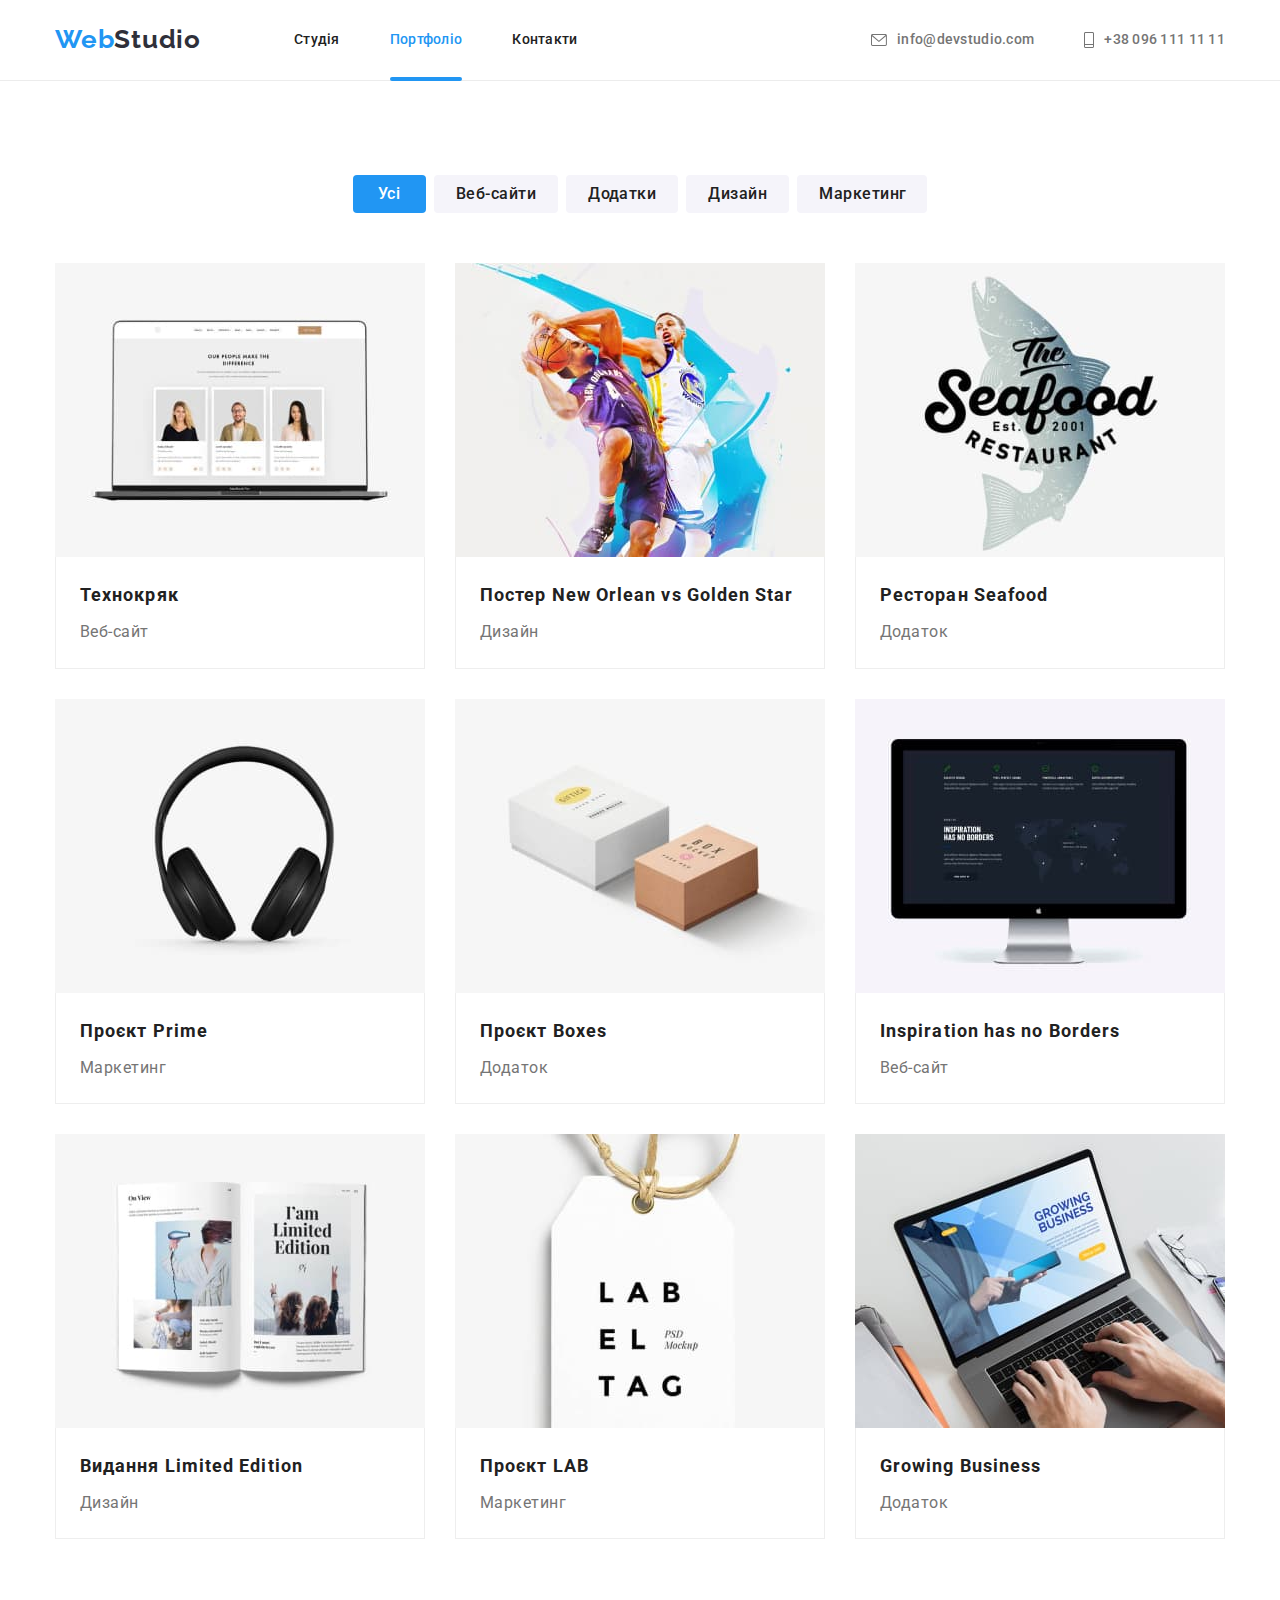
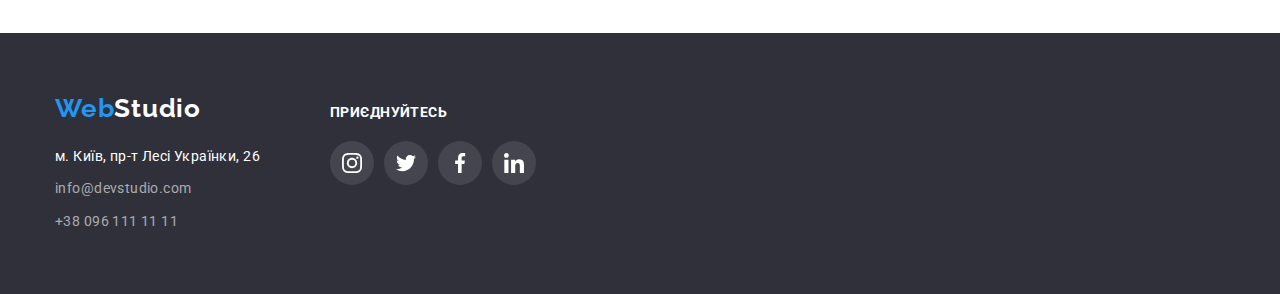
==== portfolio.html @ 39abcc2d "adds modal form" ====
<!DOCTYPE html>
<html lang="uk">
  <head>
    <meta charset="UTF-8" />
    <meta http-equiv="X-UA-Compatible" content="IE=edge" />
    <meta name="viewport" content="width=device-width, initial-scale=1.0" />
    <title>Portfolio</title>
    <link rel="preconnect" href="https://fonts.googleapis.com" />
    <link rel="preconnect" href="https://fonts.gstatic.com" crossorigin />
    <link
      href="https://fonts.googleapis.com/css2?family=Raleway:wght@700&family=Roboto:wght@400;500;700;900&display=swap"
      rel="stylesheet"
    />
    <link
      rel="stylesheet"
      href="https://cdnjs.cloudflare.com/ajax/libs/modern-normalize/1.1.0/modern-normalize.min.css"
    />

    <link rel="stylesheet" href="./css/styles.css" />
  </head>
  <body>
    <header class="header">
      <div class="container site-nav">
        <nav class="site-nav">
          <a href="index.html" class="logo-header" lang="en"
            >Web<span>Studio</span></a
          >
          <ul class="site-nav-list">
            <li class="item">
              <a href="./index.html" class="link">Студія</a>
            </li>
            <li class="item">
              <a href="./portfolio.html" class="link current-page ">Портфоліо</a>
            </li>
            <li class="item">
              <a href="#" class="link">Контакти</a>
            </li>
          </ul>
        </nav>
        <ul class="contacts-list">
          <li class="item">
            <a href="mailto:info@devstudio.com" class="contacts-link">
              <svg class="contacts-icon-envelope">
                <use
                  href="./images/icons.svg#icon-envelope"
                  width="16px"
                  height="12px"
                ></use>
              </svg>
              info@devstudio.com</a
            >
          </li>
          <li class="item">
            <a href="tel:+380961111111" class="contacts-link">
              <svg class="contacts-icon-phone">
                <use
                  href="./images/icons.svg#icon-phone"
                  width="10px"
                  height="16px"
                ></use>
              </svg>
              +38 096 111 11 11</a
            >
          </li>
        </ul>
      </div>
    </header>
    <main>
      <section class="portfolio-section section">
        <div class="container">
          <h1 class="visually-hidden">Портфоліо проєктів</h1>
          <ul class="buttons">
            <li class="item">
              <button type="button" class="portfolio-section-button current">
                Усі
              </button>
            </li>
            <li class="item">
              <button type="button" class="portfolio-section-button">
                Веб-сайти
              </button>
            </li>
            <li class="item">
              <button type="button" class="portfolio-section-button">
                Додатки
              </button>
            </li>
            <li class="item">
              <button type="button" class="portfolio-section-button">
                Дизайн
              </button>
            </li>
            <li class="item">
              <button type="button" class="portfolio-section-button">
                Маркетинг
              </button>
            </li>
          </ul>
          <ul class="portfolio-section-list">
            <li class="portfolio-section-box">
              <a href="#" class="portfolio-section-link">
                <div class="portfolio-thumb">
                  <img
                    src="./images/project-1.jpg"
                    alt=" Веб-сайт технокряк"
                    width="370"
                    height="294"
                  />
                  <div class="portfolio-overlay">
                    <p class="overlay-content">
                      Ресурс пропонує комплексні пропозиції з різним рівнем
                      функціоналу та сервісів. Все це дозволить відвідувачу
                      отримати вичерпні відомості про компанію чи приватну
                      особу.
                    </p>
                  </div>
                </div>
                <div class="portfolio-section-content">
                  <h2 class="portfolio-section-box-title">Технокряк</h2>
                  <p class="portfolio-section-box-text">Веб-сайт</p>
                </div>
              </a>
            </li>
            <li class="portfolio-section-box">
              <a href="#" class="portfolio-section-link">
                <div class="portfolio-thumb">
                  <img
                    class="portfolio-image"
                    src="./images/project-2.jpg"
                    alt="Постер New Orlean vs Golden Star"
                    width="370"
                    height="294"
                  />
                  <div class="portfolio-overlay">
                    <p class="overlay-content">
                      Ресурс пропонує комплексні пропозиції з різним рівнем
                      функціоналу та сервісів. Все це дозволить відвідувачу
                      отримати вичерпні відомості про компанію чи приватну
                      особу.
                    </p>
                  </div>
                </div>
                <div class="portfolio-section-content">
                  <h2 class="portfolio-section-box-title">
                    Постер <span lang="en">New Orlean vs Golden Star</span>
                  </h2>
                  <p class="portfolio-section-box-text">Дизайн</p>
                </div></a
              >
            </li>
            <li class="portfolio-section-box">
              <a href="#" class="portfolio-section-link">
                <div class="portfolio-thumb">
                  <img
                    class="portfolio-image"
                    src="./images/project-3.jpg"
                    alt="Додаток ресторан Seafood"
                    width="370"
                    height="294"
                  />
                  <div class="portfolio-overlay">
                    <p class="overlay-content">
                      Ресурс пропонує комплексні пропозиції з різним рівнем
                      функціоналу та сервісів. Все це дозволить відвідувачу
                      отримати вичерпні відомості про компанію чи приватну
                      особу.
                    </p>
                  </div>
                </div>
                <div class="portfolio-section-content">
                  <h2 class="portfolio-section-box-title">
                    Ресторан <span lang="en">Seafood</span>
                  </h2>
                  <p class="portfolio-section-box-text">Додаток</p>
                </div></a
              >
            </li>
            <li class="portfolio-section-box">
              <a href="#" class="portfolio-section-link">
                <div class="portfolio-thumb">
                  <img
                    class="portfolio-image"
                    src="./images/project-4.jpg"
                    alt="Великі чорні навушники"
                    width="370"
                    height="294"
                  />
                  <div class="portfolio-overlay">
                    <p class="overlay-content">
                      Ресурс пропонує комплексні пропозиції з різним рівнем
                      функціоналу та сервісів. Все це дозволить відвідувачу
                      отримати вичерпні відомості про компанію чи приватну
                      особу.
                    </p>
                  </div>
                </div>
                <div class="portfolio-section-content">
                  <h2 class="portfolio-section-box-title">
                    Проєкт <span lang="en">Prime</span>
                  </h2>
                  <p class="portfolio-section-box-text">Маркетинг</p>
                </div></a
              >
            </li>
            <li class="portfolio-section-box">
              <a href="#" class="portfolio-section-link">
                <div class="portfolio-thumb">
                  <img
                    class="portfolio-image"
                    src="./images/project-5.jpg"
                    alt="Дві коробки"
                    width="370"
                    height="294"
                  />
                  <div class="portfolio-overlay">
                    <p class="overlay-content">
                      Ресурс пропонує комплексні пропозиції з різним рівнем
                      функціоналу та сервісів. Все це дозволить відвідувачу
                      отримати вичерпні відомості про компанію чи приватну
                      особу.
                    </p>
                  </div>
                </div>
                <div class="portfolio-section-content">
                  <h2 class="portfolio-section-box-title">
                    Проєкт <span lang="en">Boxes</span>
                  </h2>
                  <p class="portfolio-section-box-text">Додаток</p>
                </div></a
              >
            </li>
            <li class="portfolio-section-box">
              <a href="#" class="portfolio-section-link">
                <div class="portfolio-thumb">
                  <img
                    class="portfolio-image"
                    src="./images/project-6.jpg"
                    alt="Веб-сайт "
                    width="370"
                    height="294"
                  />
                  <div class="portfolio-overlay">
                    <p class="overlay-content">
                      Ресурс пропонує комплексні пропозиції з різним рівнем
                      функціоналу та сервісів. Все це дозволить відвідувачу
                      отримати вичерпні відомості про компанію чи приватну
                      особу.
                    </p>
                  </div>
                </div>
                <div class="portfolio-section-content">
                  <h2 class="portfolio-section-box-title">
                    <span lang="en"> Inspiration has no Borders</span>
                  </h2>
                  <p class="portfolio-section-box-text">Веб-сайт</p>
                </div>
              </a>
            </li>
            <li class="portfolio-section-box">
              <a href="#" class="portfolio-section-link">
                <div class="portfolio-thumb">
                  <img
                    class="portfolio-image"
                    src="./images/project-7.jpg"
                    alt="Дизайн видання"
                    width="370"
                    height="294"
                  />
                  <div class="portfolio-overlay">
                    <p class="overlay-content">
                      Ресурс пропонує комплексні пропозиції з різним рівнем
                      функціоналу та сервісів. Все це дозволить відвідувачу
                      отримати вичерпні відомості про компанію чи приватну
                      особу.
                    </p>
                  </div>
                </div>
                <div class="portfolio-section-content">
                  <h2 class="portfolio-section-box-title">
                    Видання <span lang="en">Limited Edition</span>
                  </h2>
                  <p class="portfolio-section-box-text">Дизайн</p>
                </div>
              </a>
            </li>
            <li class="portfolio-section-box">
              <a href="#" class="portfolio-section-link">
                <div class="portfolio-thumb">
                  <img
                    class="portfolio-image"
                    src="./images/project-8.jpg"
                    alt="Дизайн проєкт LAB"
                    width="370"
                    height="294"
                  />
                  <div class="portfolio-overlay">
                    <p class="overlay-content">
                      Ресурс пропонує комплексні пропозиції з різним рівнем
                      функціоналу та сервісів. Все це дозволить відвідувачу
                      отримати вичерпні відомості про компанію чи приватну
                      особу.
                    </p>
                  </div>
                </div>
                <div class="portfolio-section-content">
                  <h2 class="portfolio-section-box-title">
                    Проєкт <span lang="en">LAB</span>
                  </h2>
                  <p class="portfolio-section-box-text">Маркетинг</p>
                </div></a
              >
            </li>
            <li class="portfolio-section-box">
              <a href="#" class="portfolio-section-link">
                <div class="portfolio-thumb">
                  <img
                    class="portfolio-image"
                    src="./images/project-9.jpg"
                    alt="Додаток Growing Business"
                    width="370"
                    height="294"
                  />
                  <div class="portfolio-overlay">
                    <p class="overlay-content">
                      Ресурс пропонує комплексні пропозиції з різним рівнем
                      функціоналу та сервісів. Все це дозволить відвідувачу
                      отримати вичерпні відомості про компанію чи приватну
                      особу.
                    </p>
                  </div>
                </div>
                <div class="portfolio-section-content">
                  <h2 class="portfolio-section-box-title">
                    <span lang="en">Growing Business</span>
                  </h2>
                  <p class="portfolio-section-box-text">Додаток</p>
                </div></a
              >
            </li>
          </ul>
        </div>
      </section>
    </main>
    <footer class="footer">
      <div class="container secondary">
        <div class="container-footer">
          <a href="index.html" class="logo-footer" lang="en"
            >Web<span>Studio</span></a
          >
          <address>
            <ul class="footer-address-list">
              <li class="item">
                <a
                  class="address-link"
                  href="https://goo.gl/maps/CPtrU1FHBa2aNyZL9"
                  target="_blank"
                  rel="noopener noreferrer nofollow"
                  >м. Київ, пр-т Лесі Українки, 26</a
                >
              </li>
              <li class="item">
                <a href="mailto:info@devstudio.com" class="footer-contacts-link"
                  >info@devstudio.com</a
                >
              </li>
              <li class="item">
                <a href="tel:+380961111111" class="footer-contacts-link"
                  >+38 096 111 11 11</a
                >
              </li>
            </ul>
          </address>
        </div>
        <div class="container-social-links">
          <p class="footer-social-subtittle">Приєднуйтесь</p>
          <ul class="footer-social-list">
            <li class="footer-social-item">
              <a href="" class="footer-social-link">
                <svg width="20px" height="20px">
                  <use href="./images/icons.svg#icon-instagram"></use>
                </svg>
              </a>
            </li>
            <li class="footer-social-item">
              <a href="" class="footer-social-link">
                <svg width="20px" height="20px">
                  <use href="./images/icons.svg#icon-twitter"></use>
                </svg>
              </a>
            </li>
            <li class="footer-social-item">
              <a href="" class="footer-social-link">
                <svg width="20px" height="20px">
                  <use href="./images/icons.svg#icon-facebook"></use>
                </svg>
              </a>
            </li>
            <li class="footer-social-item">
              <a href="" class="footer-social-link">
                <svg width="20px" height="20px">
                  <use href="./images/icons.svg#icon-linkedin"></use>
                </svg>
              </a>
            </li>
          </ul>
        </div>
      </div>
    </footer>
  </body>
</html>
---- css/styles.css ----
/* Колір основного тексту #212121 */
/* Другорядний колір тексту #757575 */
/* Акценти #FFFFFF  #2196F3 */
/* Колір фону #FFFFFF */
/* Другорядний колір фону #F5F4FA */
/* Колір футера та героя #2F303A */
/* Колір лого #000000 */
:root {
  --title-text-color: #212121;
  --other-title-text-color: #ffffff;
  --primary-text-color: #757575;
  --accent-color: #2196f3;
  --hero-background-color: #2f303a;
  --primary-background-color: #ffffff;
  --secondary-background-color: #f5f4fa;
  --footer-background-color: #2f303a;
  --team-background-color: #f5f4fa;
  --modal-shadow: 0px 1px 3px rgba(0, 0, 0, 0.12),
    0px 1px 1px rgba(0, 0, 0, 0.14), 0px 2px 1px rgba(0, 0, 0, 0.2);
  --timing-function: cubic-bezier(0.4, 0, 0.2, 1);
  --modal-input-border: rgba(33, 33, 33, 0.2);
  --submit-button-background-hover: #188ce8;
}
body {
  background-color: var(--primary-background-color);
  color: var(--primary-text-color);
  font-family: "Roboto", sans-serif;
}
h1,
h2,
h3,
h4,
h5,
h6,
ul,
p {
  margin: 0;
  padding: 0;
}
img {
  max-width: 100%;
  height: auto;
  display: block;
}

.visually-hidden {
  position: fixed;
  white-space: nowrap;
  width: 1px;
  height: 1px;
  overflow: hidden;
  border: 0;
  padding: 0;
  clip: rect(0 0 0 0);
  clip-path: inset(50%);
  margin: -1px;
}

.container {
  width: 100%;
  max-width: 1200px;
  margin: 0 auto;
  padding: 0 15px;
}
.section {
  padding: 94px 0;
}

.header {
  border-bottom: 1px solid #ececec;
}

.logo-header {
  display: block;
  padding-top: 24px;
  padding-bottom: 25px;
  margin-right: 93px;
  color: var(--accent-color);
  font-family: "Raleway", sans-serif;
  font-weight: 700;
  font-size: 26px;
  line-height: 1.2;
  letter-spacing: 0.03em;
  text-decoration-line: none;
}
.logo-header > span {
  color: #2f303a;
}

.logo-header:hover,
.logo-header:focus,
.logo-header:active {
  color: var(--accent-color);
}

.footer-address-list,
.buttons,
.portfolio-section-list {
  list-style: none;
}

.footer-address-list .item.item:not(:last-child) {
  margin-bottom: 9px;
}

.site-nav {
  display: flex;
  align-items: center;
}

.site-nav-list .link {
  display: block;
  padding-top: 32px;
  padding-bottom: 32px;

  color: var(--title-text-color);
  font-weight: 500;
  font-size: 14px;
  line-height: 1.1;
  letter-spacing: 0.02em;
  text-decoration: none;
  transition: color 250ms var(--timing-function);
}
.link:hover,
.link:focus {
  color: var(--accent-color);
}

.link.current-page {
  color: var(--accent-color);
}

.current-page {
  position: relative;
  color: var(--accent-color);
}

.current-page::after {
  content: "";
  display: block;
  position: absolute;
  width: 100%;
  height: 4px;
  left: 0;
  bottom: -1px;
  background-color: var(--accent-color);
  border-radius: 2px;
}

.site-nav-list {
  display: flex;
  list-style: none;
}

.site-nav-list .item:not(:last-child) {
  margin-right: 50px;
}

.contacts-list {
  display: flex;
  list-style: none;
  margin-left: auto;
}
.contacts-list .item:not(:last-child) {
  margin-right: 50px;
}

.contacts-list .contacts-link {
  padding-top: 32px;
  padding-bottom: 32px;
}

.contacts-link {
  display: flex;
  align-items: center;
}

.contacts-icon-envelope {
  width: 16px;
  height: 12px;
  margin-right: 10px;
  margin-left: auto;
  fill: currentColor;
}

.contacts-icon-phone {
  width: 10px;
  height: 16px;
  margin-right: 10px;
  margin-left: auto;
  fill: currentColor;
}

/* Contacts */

.contacts-link {
  color: var(--primary-text-color);
  font-weight: 500;
  font-size: 14px;
  line-height: 1.1;
  letter-spacing: 0.02em;
  text-decoration: none;
  transition: color 250ms var(--timing-function);
}
.contacts-link:hover,
.contacts-link:focus {
  color: var(--accent-color);
}

.hero-section {
  max-width: 1600px;
  height: 600px;
  margin-left: auto;
  margin-right: auto;
  background-color: var(--hero-background-color);
  background-image: linear-gradient(
      rgba(47, 48, 58, 0.4),
      rgba(47, 48, 58, 0.4)
    ),
    url(../images/hero.jpg);
  background-repeat: no-repeat;
  background-size: cover;
  background-position: center;
  text-align: center;
  padding: 200px 0;
}

.hero-section-title {
  color: var(--other-title-text-color);
  font-weight: 900;
  font-size: 44px;
  line-height: 1.4;
  letter-spacing: 0.06em;
  text-transform: uppercase;
  max-width: 696px;
  margin-top: 0;
  margin-bottom: 40px;
  margin-left: auto;
  margin-right: auto;
}

.hero-button {
  background-color: var(--accent-color);
  color: var(--other-title-text-color);
  font-weight: 700;
  font-size: 16px;
  font-family: inherit;
  line-height: 1.9;
  letter-spacing: 0.06em;
  cursor: pointer;
  min-width: 216px;
  margin: 0 auto;
  padding: 10px 32px;
  box-shadow: 0px 4px 4px rgba(0, 0, 0, 0.15);
  border: transparent;
  border-radius: 4px;
  transition: box-shadow 250ms var(--timing-function),
    background-color 250ms var(--timing-function);
}
.hero-button:hover,
.hero-button:focus {
  color: var(--other-title-text-color);
  background-color: var(--submit-button-background-hover);
}

.features-section {
  padding-top: 94px;
  padding-bottom: 0;
}

.features-list {
  list-style: none;
  display: flex;
}
.features-list .item:not(:last-child) {
  margin-right: 30px;
}

.features-icon {
  display: flex;
  align-items: center;
  justify-content: center;
  background-color: var(--secondary-background-color);
  width: 270px;
  height: 120px;
  margin-bottom: 30px;
  border: transparent;
  border-radius: 4px;
}

.features-icon:hover {
  fill: currentColor;
}

.work-list {
  list-style: none;
  display: flex;
}

.work-list .item:not(:last-child) {
  margin-right: 30px;
}

.features-title {
  color: var(--title-text-color);
  font-weight: 700;
  font-size: 14px;
  text-transform: uppercase;
  line-height: 1.1;
  letter-spacing: 0.03em;
  margin-bottom: 10px;
}

.features-text {
  color: var(--primary-text-color);
  font-weight: 400;
  font-size: 14px;
  line-height: 1.7;
  letter-spacing: 0.03em;
}

.work-section {
  padding: 94px 0;
}

.work-section-title {
  text-align: center;
  margin-bottom: 50px;

  color: var(--title-text-color);
  font-weight: 700;
  font-size: 36px;
  line-height: 1.2;
  letter-spacing: 0.03em;
}

.work-section-subtitle {
  position: absolute;
  bottom: 0;
  font-weight: 700;
  font-size: 14px;
  line-height: 1.14;
  text-align: center;
  letter-spacing: 0.03em;
  text-transform: uppercase;
  color: var(--other-title-text-color);
  margin: 0;
  width: 370px;
  height: 70px;
  display: flex;
  align-items: center;
  justify-content: center;
  background-color: rgba(47, 48, 58, 0.8);
}

.work-thumb {
  position: relative;
  display: flex;
  justify-content: center;
}

.team-section {
  background-color: var(--team-background-color);
}

.team-section-title {
  text-align: center;
  margin-bottom: 50px;

  color: var(--title-text-color);
  font-weight: 700;
  font-size: 36px;
  line-height: 1.2;
  letter-spacing: 0.03em;
}

.team-section-list {
  list-style: none;
  display: flex;
}

.team-section-list .team-section-box:not(:last-child) {
  margin-right: 30px;
}

.bottom-text {
  text-align: center;
  padding-top: 30px;
  padding-bottom: 30px;
}

.team-section-box {
  background-color: var(--primary-background-color);
  max-width: 270px;
  box-shadow: var(--portfolio-hover-shadow);
  border: transparent;
  border-radius: 0px 0px 4px 4px;
}

.team-section-box-title {
  color: var(--title-text-color);
  font-weight: 500;
  font-size: 16px;
  line-height: 1.2;
  letter-spacing: 0.03em;
  margin-bottom: 10px;
}

.team-section-box-text {
  color: var(--primary-text-color);
  font-weight: 400;
  font-size: 16px;
  line-height: 1.2;
  letter-spacing: 0.03em;
  margin-bottom: 10px;
}

.team-section-list-icons {
  display: flex;
  justify-content: center;
  gap: 10px;
}

.team-item-icons {
  display: flex;
  align-items: center;
  justify-content: center;
  width: 44px;
  height: 44px;
  list-style: none;
}

.team-social-links {
  width: 44px;
  height: 44px;
  fill: #afb1b8;
  display: flex;
  align-items: center;
  justify-content: center;
  background-color: var(--primary-background-color);
  color: var(--accent-color);
  border-radius: 50%;
  transition: fill 250ms var(--timing-function),
    background-color 250ms var(--timing-function);
}

.team-social-links:hover,
.team-social-links:focus {
  background-color: var(--accent-color);
  fill: var(--primary-background-color);
}

.clients-section {
  padding-top: 94px;
  padding-bottom: 94px;
}

.clients-tittle {
  text-align: center;
  margin-bottom: 50px;

  color: var(--title-text-color);
  font-weight: 700;
  font-size: 36px;
  line-height: 1.2;
  letter-spacing: 0.03em;
}

.clients-list {
  display: flex;
  gap: 30px;
}

.clients-item {
  list-style: none;
  width: 170px;
  height: 92px;
}

.clients-link {
  width: 100%;
  height: 100%;
  display: flex;
  align-items: center;
  justify-content: center;
  border: 1px solid #afb1b8;
  border-radius: 4px;
  color: #afb1b8;
  transition: color 250ms var(--timing-function),
    border 250ms var(--timing-function);
}

.clients-link:hover,
.clients-link:focus {
  border-color: var(--accent-color);
  color: var(--accent-color);
}

.clients-logo {
  fill: currentColor;
}

.footer {
  padding: 60px 0;
  background-color: var(--footer-background-color);
}

.logo-footer {
  display: inline-block;
  color: var(--accent-color);
  font-family: "Raleway", sans-serif;
  font-weight: 700;
  font-size: 26px;
  line-height: 1.2;
  letter-spacing: 0.03em;
  text-decoration-line: none;
  margin-bottom: 20px;
}
.logo-footer > span {
  color: #ffffff;
}
.logo-footer:hover,
:focus {
  color: var(--accent-color);
}

.address-link {
  display: inline-block;
  color: #ffffff;
  font-style: normal;
  font-weight: 400;
  font-size: 14px;
  line-height: 1.7;
  letter-spacing: 0.03em;
  text-decoration: none;
  transition: color 250ms var(--timing-function);
}

.address-link:hover,
.address-link:focus {
  color: var(--accent-color);
}
.footer-contacts-link {
  display: block;
  color: rgba(255, 255, 255, 0.6);
  font-style: normal;
  font-weight: 400;
  font-size: 14px;
  line-height: 1.7;
  letter-spacing: 0.03em;
  text-decoration: none;
  transition: color 250ms var(--timing-function);
}

.container.secondary {
  display: flex;
  align-items: baseline;
}

.container-social-links {
  margin-left: 70px;
}

.footer-social-subtittle {
  color: var(--other-title-text-color);
  font-weight: 700;
  font-size: 14px;
  text-transform: uppercase;
  line-height: 1.1;
  letter-spacing: 0.03em;
  margin-bottom: 20px;
}
.footer-social-list {
  display: flex;
  justify-content: center;
  gap: 10px;
}

.footer-social-item {
  display: flex;
  align-items: center;
  justify-content: center;
  width: 44px;
  height: 44px;
  list-style: none;
}

.footer-social-link {
  width: 44px;
  height: 44px;
  fill: var(--primary-background-color);
  display: flex;
  align-items: center;
  justify-content: center;
  background-color: rgba(255, 255, 255, 0.1);
  border-radius: 50%;
  color: var(--accent-color);
  transition: background-color 250ms var(--timing-function);
}

.footer-social-link:hover,
.footer-social-link:focus {
  background-color: currentColor;
}

.buttons {
  display: flex;
  margin-bottom: 50px;
  justify-content: center;
}

.buttons .item.item:not(:last-child) {
  margin-right: 8px;
}

.footer-contacts-link:hover,
.footer-contacts-link:focus {
  color: var(--accent-color);
}

.footer-contacts .item.item:not(:last-child) {
  margin-bottom: 9px;
}

.portfolio-section-button {
  background-color: #f5f4fa;
  color: var(--title-text-color);
  font-family: inherit;
  font-weight: 500;
  font-size: 16px;
  line-height: 1.6;
  letter-spacing: 0.03em;
  cursor: pointer;

  padding: 6px 22px;
  border-radius: 4px;
  border: transparent;
  min-width: 73px;
  max-width: 130px;
  height: 38px;
  transition: box-shadow 250ms var(--timing-function),
    background-color 250ms var(--timing-function),
    color 250ms var(--timing-function);
}

.portfolio-section-button.current {
  background-color: var(--accent-color);
  color: var(--other-title-text-color);
}

.portfolio-section-button:hover,
.portfolio-section-button:focus {
  background-color: var(--accent-color);
  color: var(--other-title-text-color);
  box-shadow: 0px 3px 1px rgba(0, 0, 0, 0.1), 0px 1px 2px rgba(0, 0, 0, 0.08),
    0px 2px 2px rgba(0, 0, 0, 0.12);
}

.portfolio-section-box {
  display: block;
  background-color: var(--primary-background-color);
  width: 370px;
  cursor: pointer;
}

.portfolio-thumb {
  position: relative;
  width: 370px;
  height: 294px;
  overflow: hidden;
}

.portfolio-overlay {
  position: absolute;
  top: 0;
  left: 0;
  width: 100%;
  height: 100%;
  background-color: rgba(33, 150, 243, 0.9);
  transform: translateY(100%);
  transition: transform 250ms var(--timing-function);
}

.overlay-content {
  padding: 63px 24px;
  align-content: center;
  font-size: 18px;
  line-height: 1.56;
  color: var(--other-title-text-color);
}

.portfolio-section-link {
  text-decoration: none;
  display: block;
  transition: box-shadow 250ms var(--timing-function);
}

.portfolio-section-link:hover,
.portfolio-section-link:focus {
  color: var(--accent-color);
  box-shadow: 0px 1px 1px rgba(0, 0, 0, 0.12), 0px 4px 4px rgba(0, 0, 0, 0.06),
    1px 4px 6px rgba(0, 0, 0, 0.16);
}

.portfolio-section-link:hover .portfolio-overlay,
.portfolio-section-link:focus .portfolio-overlay {
  transform: translateY(0);
}

.portfolio-section-list {
  display: flex;
  flex-wrap: wrap;
  gap: 30px;
  text-decoration: none;
}

.portfolio-section-box-title {
  color: var(--title-text-color);
  font-weight: 700;
  font-size: 18px;
  line-height: 2;
  letter-spacing: 0.06em;
  margin-bottom: 4px;
}

.portfolio-section-box-text {
  color: var(--primary-text-color);
  font-weight: 400;
  font-size: 16px;
  line-height: 1.9;
  letter-spacing: 0.03em;
}

.portfolio-section-content {
  border-left: 1px solid #eeeeee;
  border-right: 1px solid #eeeeee;
  border-bottom: 1px solid #eeeeee;
  padding-left: 24px;
  padding-right: 24px;
  padding-top: 20px;
  padding-bottom: 20px;
}

.backdrop {
  background-color: rgba(0, 0, 0, 0.2);
  position: fixed;
  top: 0;
  left: 0;
  width: 100%;
  height: 100%;
  transition: opacity 250ms var(--timing-function),
    visibility 250ms var(--timing-function);
  opacity: 1;
}

.backdrop.is-hidden {
  opacity: 0;
  visibility: hidden;
  pointer-events: none;
}

.modal {
  position: absolute;
  top: 50%;
  left: 50%;
  transform: scale(1) translate(-50%, -50%);
  min-width: 528px;
  min-height: 581px;
  background-color: var(--primary-background-color);
  border-radius: 4px;
  box-shadow: var(--modal-shadow);
  transition: transform 250ms var(--timing-function);
  padding: 40px;
}

.backdrop.is-hidden .modal {
  transform: scale(0.9) translate(-50%, -50%);
}

.close-modal-button {
  position: absolute;
  top: 8px;
  right: 8px;
  border: 1px solid rgba(0, 0, 0, 0.1);
  border-radius: 50%;
  width: 30px;
  height: 30px;
  fill: #000000;
  display: flex;
  align-items: center;
  justify-content: center;
  background-color: var(--primary-background-color);
  transition: fill 250ms var(--timing-function);
  cursor: pointer;
}

.close-modal-button:hover,
.close-modal-button:focus {
  fill: var(--accent-color);
}

.modal-subtitle {
  margin-bottom: 12px;
  font-weight: 700;
  font-size: 20px;
  line-height: 1.15;
  text-align: center;
  letter-spacing: 0.03em;
  color: var(--title-text-color);
}

/* .contacts-form {
} */
.form-label {
  margin-bottom: 4px;
  display: block;
  font-weight: 400;
  font-size: 12px;
  line-height: 1.16;
  letter-spacing: 0.01em;
  color: var(--primary-text-color);
}
.form-control {
  position: relative;
  margin-bottom: 10px;
}
.form-input {
  width: 100%;
  padding-left: 42px;
  padding-top: 14px;
  padding-bottom: 14px;
  padding-right: 15px;
  border: 1px solid;
  border-radius: 4px var(--modal-input-border);
}
.form-input:focus {
  border-color: var(--accent-color);
}
.form-input:focus + .form-icon {
  fill: var(--accent-color);
}

.form-icon {
  position: absolute;
  left: 0;
  top: 50%;
  left: 15px;
  transform: translateY(-50%);
}
.form-textarea {
  width: 100%;
  border: 1px solid;
  border-radius: 4px var(--modal-input-border);
  padding: 12px 16px;
  height: 120px;
  margin-bottom: 20px;
}

.chekbox-input {
  appearance: none;
  position: absolute;
}

.chekbox-label {
  display: inline-block;
  margin-left: 7px;
  font-weight: 400;
  font-size: 14px;
  line-height: 1.71;
  letter-spacing: 0.03em;
  color: var(--primary-text-color);
}

.checkbox-container {
  position: relative;
  display: flex;
  align-items: center;
  justify-content: center;
  margin-bottom: 30px;
}

.checkbox-icon {
  left: 8px;
  background-color: #fff;
  fill: #ffffff;
  width: 16px;
  height: 15px;
  border: 2px solid #212121;
  border-radius: 2px;
  transition: border-color 250ms var(--timing-function),
    background-color 250ms var(--timing-function);
}

.checkbox-input:checked + .checkbox-icon {
  border: var(--accent-color);
  background-color: var(--accent-color);
}

.chekbox-link {
  font-weight: 400;
  font-size: 14px;
  line-height: 1.71;
  letter-spacing: 0.03em;
  color: var(--accent-color);
}

.submit-button {
  background-color: var(--accent-color);
  color: var(--other-title-text-color);
  font-weight: 700;
  font-size: 16px;
  font-family: inherit;
  line-height: 1.9;
  letter-spacing: 0.06em;
  cursor: pointer;
  min-width: 200px;
  height: 50px;
  margin-left: auto;
  margin-right: auto;
  padding: 10px 52px;
  box-shadow: 0px 4px 4px rgba(0, 0, 0, 0.15);
  border: transparent;
  border-radius: 4px;
  transition: box-shadow 250ms var(--timing-function),
    background-color 250ms var(--timing-function);
  display: flex;
  align-items: center;
  justify-content: center;
}

.submit-button:hover,
.submit-button:focus {
  color: var(--other-title-text-color);
  background-color: var(--submit-button-background-hover);
}
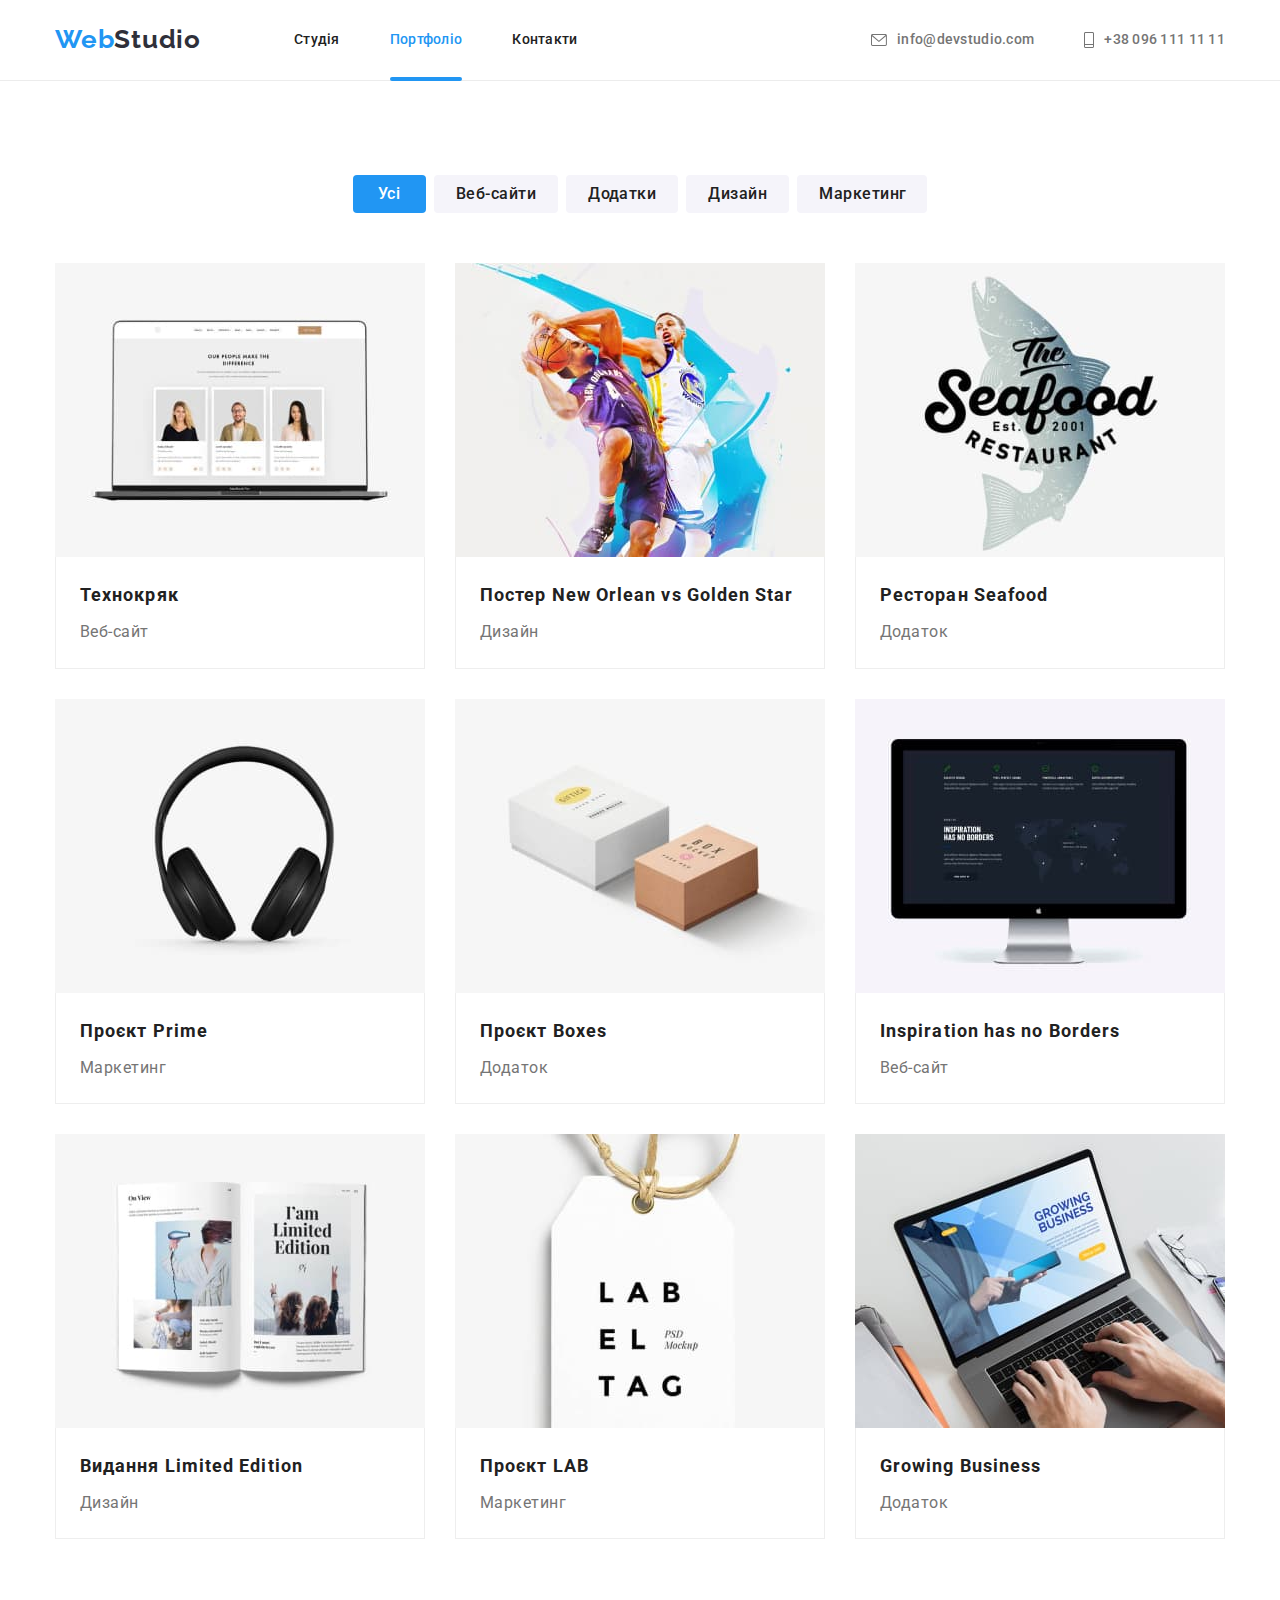
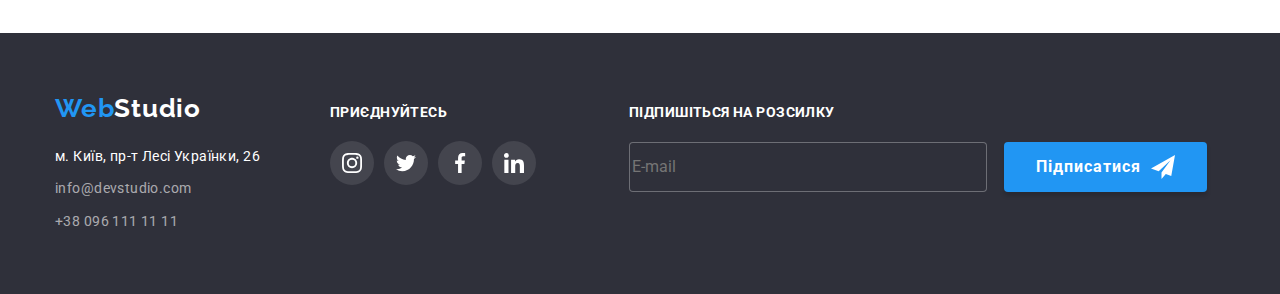
==== commit f0e44cb1: "adds forms and inputs" ====
--- a/portfolio.html
+++ b/portfolio.html
@@ -30,7 +30,7 @@
               <a href="./index.html" class="link">Студія</a>
             </li>
             <li class="item">
-              <a href="./portfolio.html" class="link current-page ">Портфоліо</a>
+              <a href="./portfolio.html" class="link current-page">Портфоліо</a>
             </li>
             <li class="item">
               <a href="#" class="link">Контакти</a>
@@ -404,6 +404,28 @@
             </li>
           </ul>
         </div>
+        <div class="container-join-us">
+          <form>
+            <label class="join-us-subtitle" for="join"
+              >Підпишіться на розсилку</label
+            >
+            <div class="input-button-container">
+              <input
+                class="join-us-input"
+                id="join"
+                type="text"
+                name="join-us"
+                placeholder="E-mail"
+              />
+              <button class="subscribe-button" type="submit">
+                Підписатися
+                <svg class="send-icon" width="24px" height="24px">
+                  <use href="./images/icons.svg#icon-send"></use>
+                </svg>
+              </button>
+            </div>
+          </form>
+        </div>
       </div>
     </footer>
   </body>
--- a/css/styles.css
+++ b/css/styles.css
@@ -20,6 +20,8 @@
   --timing-function: cubic-bezier(0.4, 0, 0.2, 1);
   --modal-input-border: rgba(33, 33, 33, 0.2);
   --submit-button-background-hover: #188ce8;
+  --icon-check-fill: #ffffff;
+  --join-us-input-bg-color: #2f303a;
 }
 body {
   background-color: var(--primary-background-color);
@@ -622,6 +624,68 @@
   margin-bottom: 9px;
 }
 
+.subscribe-button {
+  background-color: var(--accent-color);
+  color: var(--other-title-text-color);
+  font-weight: 700;
+  font-size: 16px;
+  font-family: inherit;
+  line-height: 1.9;
+  letter-spacing: 0.06em;
+  cursor: pointer;
+  min-width: 200px;
+  height: 50px;
+  margin: 0 auto;
+  margin-right: 0;
+  padding: 10px 32px;
+  box-shadow: 0px 4px 4px rgba(0, 0, 0, 0.15);
+  border: transparent;
+  border-radius: 4px;
+  display: flex;
+  align-items: center;
+  justify-content: center;
+  transition: box-shadow 250ms var(--timing-function),
+    background-color 250ms var(--timing-function);
+}
+.subscribe-button:hover,
+.subscribe-button:focus {
+  background-color: var(--submit-button-background-hover);
+}
+
+.container-join-us {
+  margin-left: 93px;
+  width: 578px;
+  height: 86px;
+}
+
+.input-button-container {
+  display: flex;
+  align-items: center;
+  justify-content: center;
+  margin-top: 20px;
+}
+
+.join-us-subtitle {
+  font-weight: 700;
+  font-size: 14px;
+  line-height: 1.14;
+  letter-spacing: 0.03em;
+  text-transform: uppercase;
+  color: var(--other-title-text-color);
+}
+.join-us-input {
+  width: 358px;
+  height: 50px;
+  border: 1px solid rgba(255, 255, 255, 0.3);
+  border-radius: 4px;
+  background-color: var(--join-us-input-bg-color);
+}
+
+.send-icon {
+  fill: #fff;
+  margin-left: 10px;
+}
+
 .portfolio-section-button {
   background-color: #f5f4fa;
   color: var(--title-text-color);
@@ -809,8 +873,6 @@
   color: var(--title-text-color);
 }
 
-/* .contacts-form {
-} */
 .form-label {
   margin-bottom: 4px;
   display: block;
@@ -861,7 +923,7 @@
   position: absolute;
 }
 
-.chekbox-label {
+.checkbox-label {
   display: inline-block;
   margin-left: 7px;
   font-weight: 400;
@@ -878,11 +940,10 @@
   justify-content: center;
   margin-bottom: 30px;
 }
-
-.checkbox-icon {
-  left: 8px;
+.checkbox-box {
+  display: flex;
+  align-items: center;
   background-color: #fff;
-  fill: #ffffff;
   width: 16px;
   height: 15px;
   border: 2px solid #212121;
@@ -890,13 +951,14 @@
   transition: border-color 250ms var(--timing-function),
     background-color 250ms var(--timing-function);
 }
-
-.checkbox-input:checked + .checkbox-icon {
-  border: var(--accent-color);
+.checkbox-icon {
+  fill: var(--icon-check-fill);
+}
+.checkbox-input:checked + .checkbox-box {
   background-color: var(--accent-color);
 }
 
-.chekbox-link {
+.checkbox-link {
   font-weight: 400;
   font-size: 14px;
   line-height: 1.71;
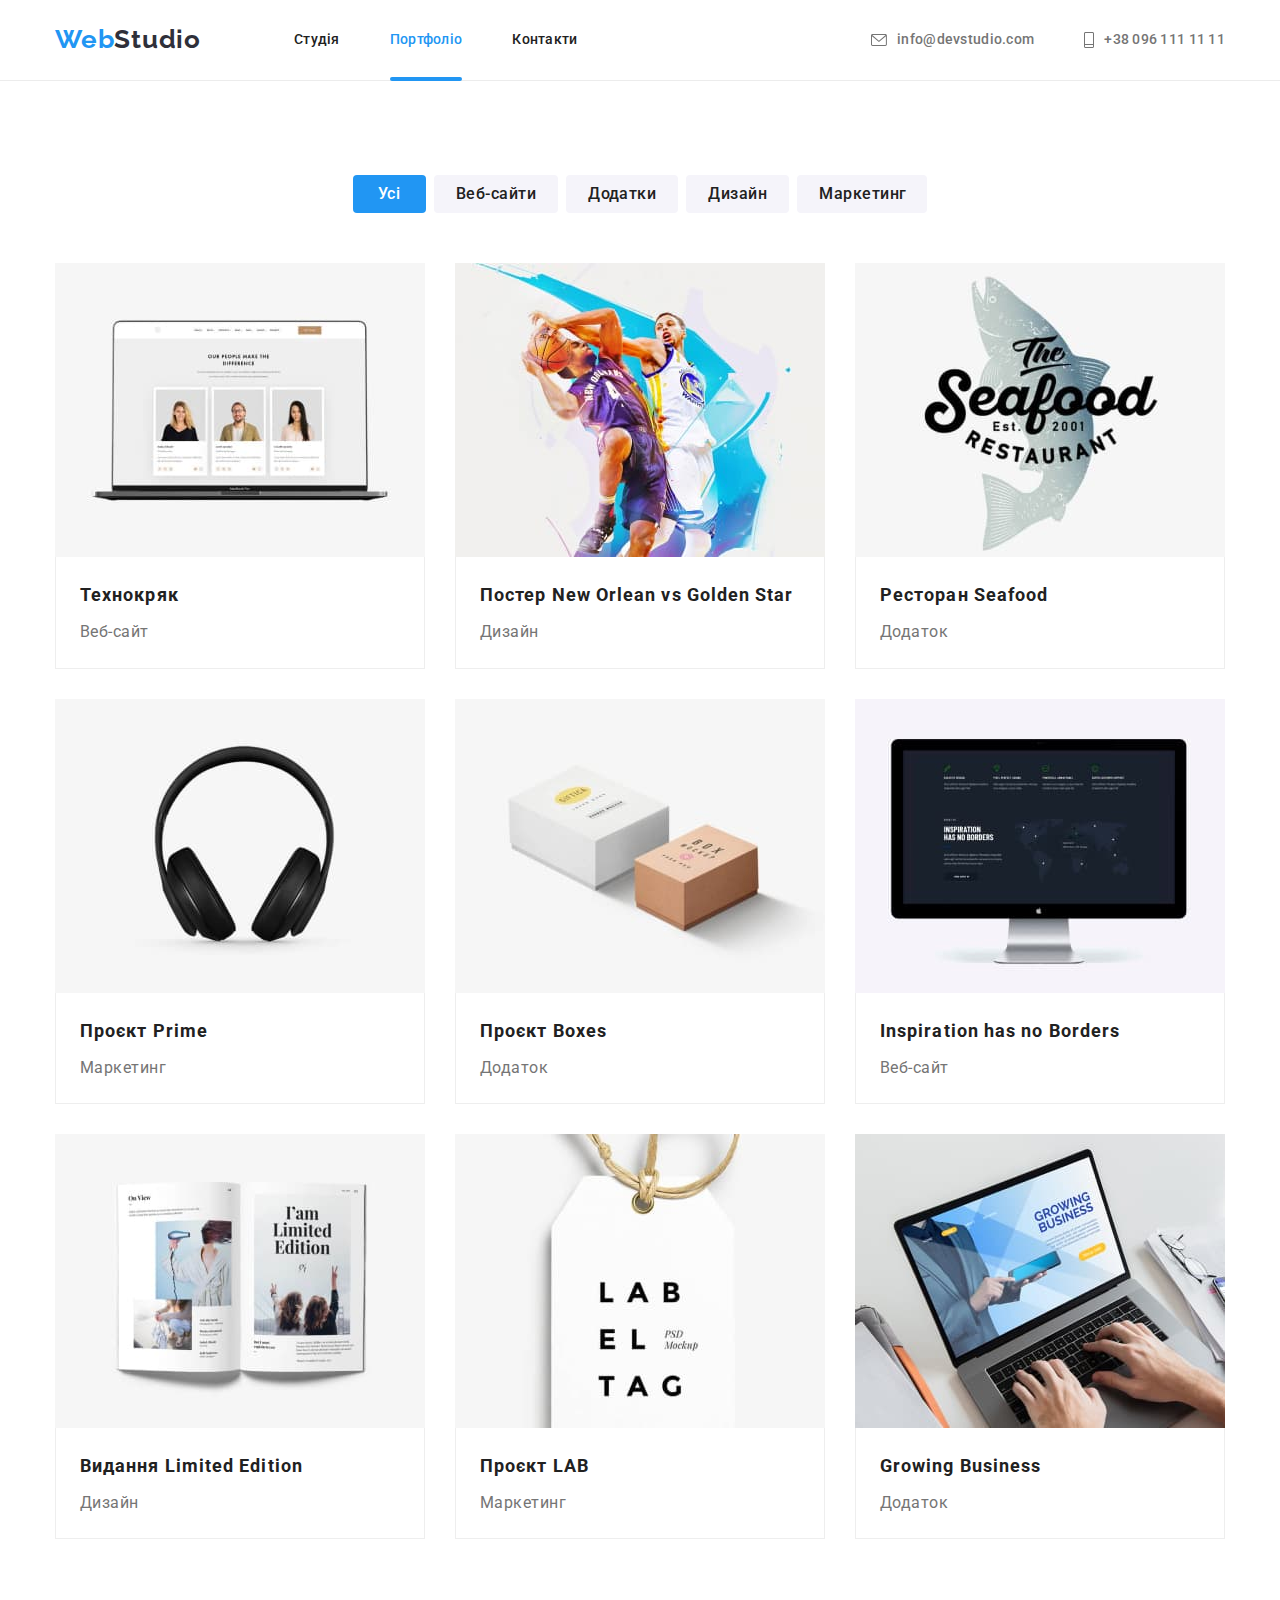
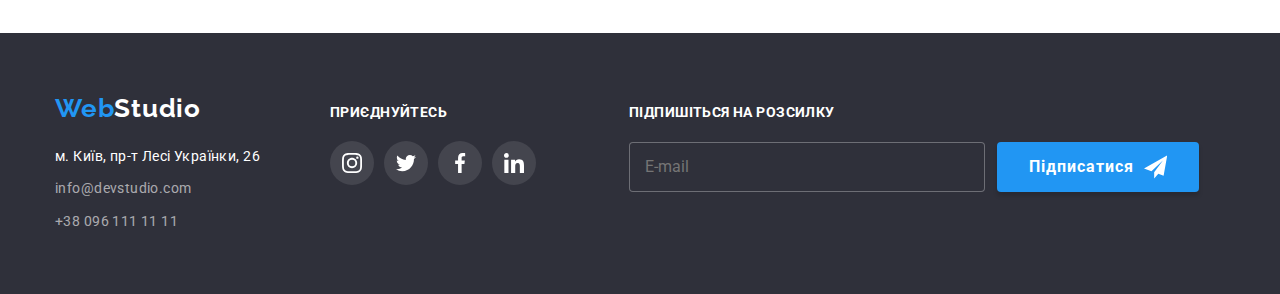
==== commit 7fb8d10e: "changes some problems" ====
--- a/portfolio.html
+++ b/portfolio.html
@@ -404,28 +404,26 @@
             </li>
           </ul>
         </div>
-        <div class="container-join-us">
-          <form>
-            <label class="join-us-subtitle" for="join"
-              >Підпишіться на розсилку</label
-            >
-            <div class="input-button-container">
-              <input
-                class="join-us-input"
-                id="join"
-                type="text"
-                name="join-us"
-                placeholder="E-mail"
-              />
-              <button class="subscribe-button" type="submit">
-                Підписатися
-                <svg class="send-icon" width="24px" height="24px">
-                  <use href="./images/icons.svg#icon-send"></use>
-                </svg>
-              </button>
-            </div>
-          </form>
-        </div>
+        <form class="join-us-form">
+          <label class="join-us-subtitle" for="join"
+            >Підпишіться на розсилку</label
+          >
+          <div class="input-button-container">
+            <input
+              class="join-us-input"
+              id="join"
+              type="text"
+              name="join-us"
+              placeholder="E-mail"
+            />
+            <button class="subscribe-button" type="submit">
+              Підписатися
+              <svg class="send-icon" width="24px" height="24px">
+                <use href="./images/icons.svg#icon-send"></use>
+              </svg>
+            </button>
+          </div>
+        </form>
       </div>
     </footer>
   </body>
--- a/css/styles.css
+++ b/css/styles.css
@@ -646,23 +646,24 @@
   justify-content: center;
   transition: box-shadow 250ms var(--timing-function),
     background-color 250ms var(--timing-function);
+  margin-left: 12px;
 }
 .subscribe-button:hover,
 .subscribe-button:focus {
   background-color: var(--submit-button-background-hover);
 }
 
-.container-join-us {
+.input-button-container {
+  display: flex;
+  align-items: center;
+  justify-content: center;
+  margin-top: 20px;
+}
+
+.join-us-form {
+  width: 570px;
+  height: 86px;
   margin-left: 93px;
-  width: 578px;
-  height: 86px;
-}
-
-.input-button-container {
-  display: flex;
-  align-items: center;
-  justify-content: center;
-  margin-top: 20px;
 }
 
 .join-us-subtitle {
@@ -674,11 +675,19 @@
   color: var(--other-title-text-color);
 }
 .join-us-input {
+  padding: 15px 16px 16px 15px;
   width: 358px;
   height: 50px;
   border: 1px solid rgba(255, 255, 255, 0.3);
   border-radius: 4px;
   background-color: var(--join-us-input-bg-color);
+  transition: border-color 250ms var(--timing-function);
+  color: var(--primary-text-color);
+}
+
+.join-us-input:hover,
+.join-us-input:focus {
+  border-color: var(--accent-color);
 }
 
 .send-icon {
@@ -828,8 +837,8 @@
   top: 50%;
   left: 50%;
   transform: scale(1) translate(-50%, -50%);
-  min-width: 528px;
-  min-height: 581px;
+  width: 528px;
+  height: 581px;
   background-color: var(--primary-background-color);
   border-radius: 4px;
   box-shadow: var(--modal-shadow);
@@ -889,11 +898,14 @@
 .form-input {
   width: 100%;
   padding-left: 42px;
-  padding-top: 14px;
-  padding-bottom: 14px;
+  padding-top: 10px;
+  padding-bottom: 10px;
   padding-right: 15px;
-  border: 1px solid;
-  border-radius: 4px var(--modal-input-border);
+  line-height: 1.125;
+  color: var(--primary-text-color);
+  border: 1px solid var(--modal-input-border);
+  border-radius: 4px;
+  transition: border-color 250ms var(--timing-function);
 }
 .form-input:focus {
   border-color: var(--accent-color);
@@ -908,21 +920,22 @@
   top: 50%;
   left: 15px;
   transform: translateY(-50%);
+  transition: fill 250ms var(--timing-function);
 }
 .form-textarea {
   width: 100%;
-  border: 1px solid;
-  border-radius: 4px var(--modal-input-border);
+  border: 1px solid var(--modal-input-border);
+  border-radius: 4px;
   padding: 12px 16px;
   height: 120px;
   margin-bottom: 20px;
+  color: var(--primary-text-color);
 }
 
 .chekbox-input {
   appearance: none;
   position: absolute;
 }
-
 .checkbox-label {
   display: inline-block;
   margin-left: 7px;
@@ -932,7 +945,6 @@
   letter-spacing: 0.03em;
   color: var(--primary-text-color);
 }
-
 .checkbox-container {
   position: relative;
   display: flex;
@@ -975,7 +987,7 @@
   line-height: 1.9;
   letter-spacing: 0.06em;
   cursor: pointer;
-  min-width: 200px;
+  width: 200px;
   height: 50px;
   margin-left: auto;
   margin-right: auto;
